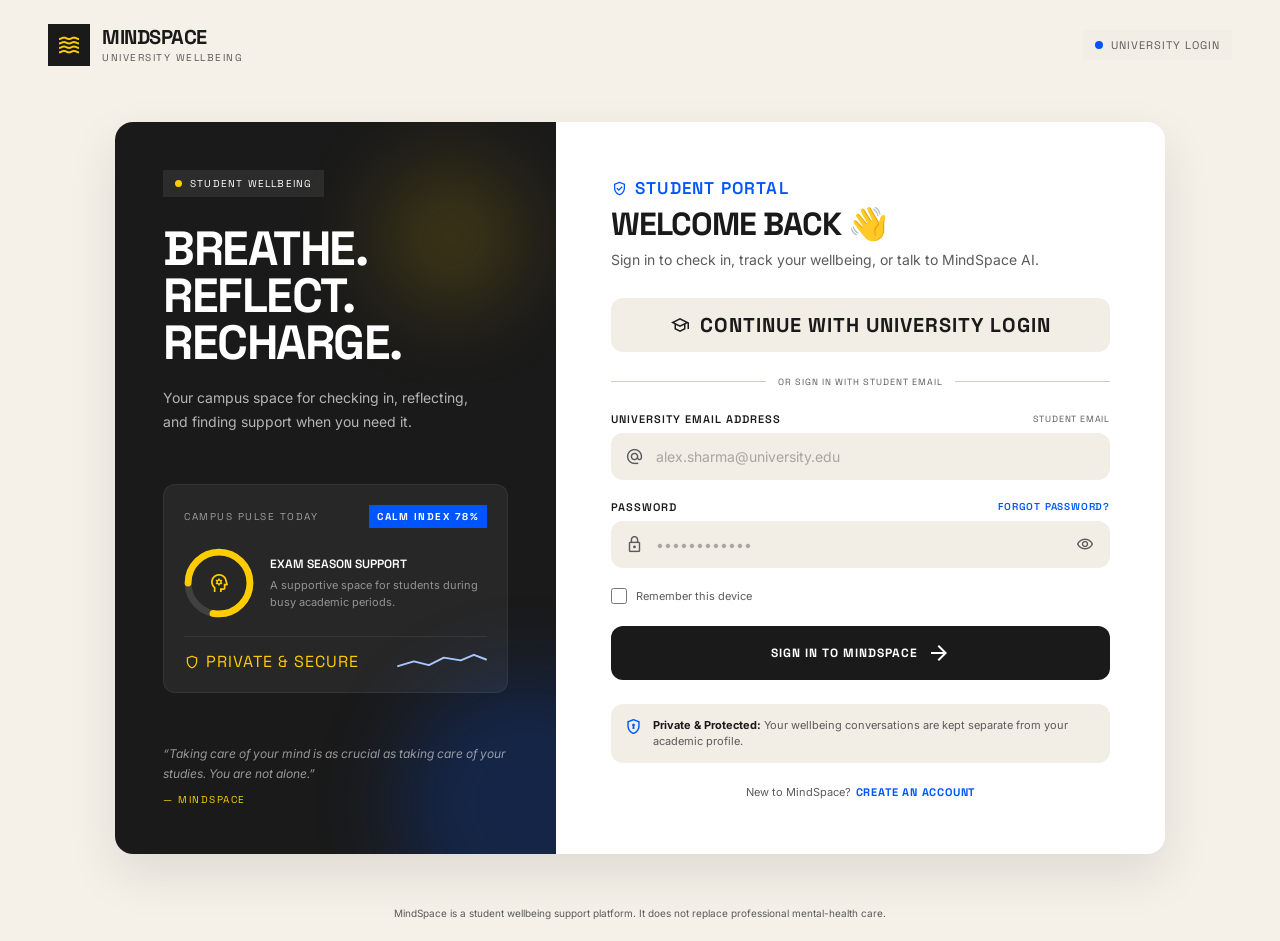
==== login.html @ b1ad5afb "Initial Cognovio backend and frontend" ====
<!DOCTYPE html>
<html lang="en">
<head>
    <meta charset="UTF-8">
    <meta name="viewport" content="width=device-width, initial-scale=1.0">

    <title>MindSpace — University Wellbeing</title>

    <!-- Google Fonts -->
    <link rel="preconnect" href="https://fonts.googleapis.com">
    <link rel="preconnect" href="https://fonts.gstatic.com" crossorigin>

    <link
        href="https://fonts.googleapis.com/css2?family=Inter:wght@300;400;500;600;700&family=Space+Grotesk:wght@500;600;700&display=swap"
        rel="stylesheet"
    >

    <!-- Material Symbols -->
    <link
        href="https://fonts.googleapis.com/css2?family=Material+Symbols+Outlined:opsz,wght,FILL,GRAD@24,400,0,0"
        rel="stylesheet"
    >

    <!-- Plain CSS -->
    <link rel="stylesheet" href="css/login.css">
</head>

<body>

<header class="site-header">

    <div class="brand">
        <div class="brand-icon">
            <span class="material-symbols-outlined">waves</span>
        </div>

        <div class="brand-text">
            <span class="brand-name">MindSpace</span>
            <span class="brand-subtitle">University Wellbeing</span>
        </div>
    </div>

    <div class="sso-status">
        <span class="status-dot"></span>
        <span>University Login</span>
    </div>

</header>


<main class="main-content">

    <div class="auth-container">

        <!-- LEFT PANEL -->
        <section class="wellbeing-panel">

            <div class="ambient-circle circle-one"></div>
            <div class="ambient-circle circle-two"></div>

            <div class="wellbeing-content">

                <div class="semester-badge">
                    <span class="badge-dot"></span>
                    <span>Student Wellbeing</span>
                </div>

                <h2>
                    Breathe.<br>
                    Reflect.<br>
                    Recharge.
                </h2>

                <p class="wellbeing-description">
                    Your campus space for checking in, reflecting,
                    and finding support when you need it.
                </p>

            </div>


            <!-- CAMPUS PULSE -->
            <div class="pulse-card">

                <div class="pulse-header">
                    <span>Campus Pulse Today</span>

                    <span class="calm-index">
                        Calm Index 78%
                    </span>
                </div>

                <div class="pulse-content">

                    <div class="pulse-ring">

                        <svg viewBox="0 0 36 36">

                            <path
                                class="ring-background"
                                d="M18 2.0845
                                   a 15.9155 15.9155 0 0 1 0 31.831
                                   a 15.9155 15.9155 0 0 1 0 -31.831"
                                fill="none"
                                stroke-width="3.5"
                            ></path>

                            <path
                                class="ring-progress"
                                d="M18 2.0845
                                   a 15.9155 15.9155 0 0 1 0 31.831
                                   a 15.9155 15.9155 0 0 1 0 -31.831"
                                fill="none"
                                stroke-dasharray="78, 100"
                                stroke-linecap="round"
                                stroke-width="3.5"
                            ></path>

                        </svg>

                        <span class="material-symbols-outlined">
                            psychology
                        </span>

                    </div>


                    <div class="pulse-text">

                        <p>Exam Season Support</p>

                        <span>
                            A supportive space for students
                            during busy academic periods.
                        </span>

                    </div>

                </div>


                <div class="pulse-footer">

                    <div class="security-label">

                        <span class="material-symbols-outlined">
                            shield
                        </span>

                        <span>Private &amp; Secure</span>

                    </div>

                    <svg
                        class="sparkline"
                        viewBox="0 0 96 20"
                        fill="none"
                    >
                        <path
                            d="M1 15 L18 10 L34 14 L50 6 L68 9 L82 3 L95 8"
                            stroke="currentColor"
                            stroke-linecap="round"
                            stroke-linejoin="round"
                            stroke-width="2"
                        ></path>
                    </svg>

                </div>

            </div>


            <!-- QUOTE -->
            <div class="charter-note">

                <p>
                    “Taking care of your mind is as crucial as
                    taking care of your studies. You are not alone.”
                </p>

                <span>
                    — MindSpace
                </span>

            </div>

        </section>


        <!-- RIGHT PANEL -->
        <section class="login-panel">

            <div class="login-header">

                <div class="portal-label">

                    <span class="material-symbols-outlined">
                        verified_user
                    </span>

                    <span>Student Portal</span>

                </div>

                <h1>Welcome Back 👋</h1>

                <p>
                    Sign in to check in, track your wellbeing,
                    or talk to MindSpace AI.
                </p>

            </div>


            <!-- SSO BUTTON -->
            <button
                class="sso-button"
                id="sso-btn"
                type="button"
            >

                <span class="material-symbols-outlined">
                    school
                </span>

                <span>Continue with University Login</span>

            </button>


            <!-- DIVIDER -->
            <div class="divider">

                <span></span>

                <p>or sign in with student email</p>

                <span></span>

            </div>


            <!-- ERROR -->
            <div
                class="auth-alert hidden"
                id="auth-alert"
            >

                <span class="material-symbols-outlined">
                    error
                </span>

                <span id="auth-alert-text">
                    Please enter your credentials.
                </span>

            </div>


            <!-- LOGIN FORM -->
            <form
                class="login-form"
                id="login-form"
                novalidate
            >

                <!-- EMAIL -->
                <div class="form-group">

                    <div class="field-header">

                        <label for="student-email">
                            University Email Address
                        </label>

                        <span>
                            Student email
                        </span>

                    </div>


                    <div class="input-wrapper">

                        <span class="material-symbols-outlined">
                            alternate_email
                        </span>

                        <input
                            id="student-email"
                            name="email"
                            type="email"
                            placeholder="alex.sharma@university.edu"
                            required
                        >

                    </div>

                    <span
                        class="field-error hidden"
                        id="email-error"
                    >
                        Please enter a valid university email address.
                    </span>

                </div>


                <!-- PASSWORD -->
                <div class="form-group">

                    <div class="field-header">

                        <label for="student-password">
                            Password
                        </label>

                        <a
                            href="#"
                            id="forgot-password-link"
                        >
                            Forgot password?
                        </a>

                    </div>


                    <div class="input-wrapper">

                        <span class="material-symbols-outlined">
                            lock
                        </span>

                        <input
                            id="student-password"
                            name="password"
                            type="password"
                            placeholder="••••••••••••"
                            required
                        >

                        <button
                            id="toggle-password-btn"
                            class="password-toggle"
                            type="button"
                            aria-label="Toggle password visibility"
                        >

                            <span
                                class="material-symbols-outlined"
                                id="toggle-password-icon"
                            >
                                visibility
                            </span>

                        </button>

                    </div>

                    <span
                        class="field-error hidden"
                        id="password-error"
                    >
                        Password must be at least 6 characters long.
                    </span>

                </div>


                <!-- REMEMBER -->
                <div class="form-options">

                    <label class="remember-option">

                        <input
                            id="remember-me"
                            type="checkbox"
                        >

                        <span>
                            Remember this device
                        </span>

                    </label>

                </div>


                <!-- SUBMIT -->
                <button
                    class="submit-button"
                    id="submit-btn"
                    type="submit"
                >

                    <span
                        class="material-symbols-outlined button-spinner hidden"
                        id="btn-spinner"
                    >
                        progress_activity
                    </span>

                    <span id="btn-label">
                        Sign In to MindSpace
                    </span>

                    <span class="material-symbols-outlined">
                        arrow_forward
                    </span>

                </button>

            </form>


            <!-- PRIVACY -->
            <div class="privacy-notice">

                <span class="material-symbols-outlined">
                    encrypted
                </span>

                <p>
                    <strong>Private &amp; Protected:</strong>
                    Your wellbeing conversations are kept separate
                    from your academic profile.
                </p>

            </div>


            <!-- SIGNUP -->
            <div class="signup-link">

                <span>New to MindSpace?</span>

                <a href="signup.html">
                    Create an account
                </a>

            </div>

        </section>

    </div>


    <!-- TOAST -->
    <div
        class="toast"
        id="toast-notification"
    >

        <span
            class="material-symbols-outlined"
            id="toast-icon"
        >
            check_circle
        </span>

        <div>

            <strong id="toast-title">
                Success
            </strong>

            <p id="toast-message">
                Session initiated successfully.
            </p>

        </div>

    </div>

</main>


<footer class="site-footer">

    <p>
        MindSpace is a student wellbeing support platform.
        It does not replace professional mental-health care.
    </p>

</footer>


<script src="js/login.js"></script>

</body>
</html>
---- css/login.css ----
/* =========================================
   MINDSPACE LOGIN
   Plain CSS
   ========================================= */


/* ---------- VARIABLES ---------- */

:root {
    --primary: #1a1a1a;
    --primary-light: #2b2b2b;

    --background: #f5f0e8;
    --surface: #ffffff;
    --surface-low: #f2ede5;
    --surface-high: #e8e3da;

    --accent: #ffcc00;
    --accent-soft: #fff1a8;

    --blue: #0055ff;
    --blue-soft: #d6e3ff;

    --text: #1a1a1a;
    --text-muted: #5b5b5b;

    --border: #d0cbc3;

    --error: #cc0000;
    --error-background: #ffdad6;

    --success: #16845b;

    --radius-sm: 8px;
    --radius-md: 12px;
    --radius-lg: 18px;

    --shadow:
        0 20px 50px rgba(26, 26, 26, 0.10);

    --transition: 0.2s ease;
}


/* ---------- RESET ---------- */

* {
    box-sizing: border-box;
    margin: 0;
    padding: 0;
}

html {
    scroll-behavior: smooth;
}

body {
    min-height: 100vh;

    background: var(--background);

    color: var(--text);

    font-family: "Inter", sans-serif;

    display: flex;
    flex-direction: column;

    overscroll-behavior: none;
}

button,
input {
    font-family: inherit;
}

button {
    cursor: pointer;
}

a {
    color: inherit;
    text-decoration: none;
}


/* ---------- HEADER ---------- */

.site-header {
    width: 100%;

    padding: 24px 48px;

    display: flex;
    align-items: center;
    justify-content: space-between;
}


/* ---------- BRAND ---------- */

.brand {
    display: flex;
    align-items: center;
    gap: 12px;
}

.brand-icon {
    width: 42px;
    height: 42px;

    background: var(--primary);

    display: flex;
    align-items: center;
    justify-content: center;
}

.brand-icon span {
    color: var(--accent);

    font-size: 24px;
}

.brand-text {
    display: flex;
    flex-direction: column;
}

.brand-name {
    font-family: "Space Grotesk", sans-serif;

    font-size: 20px;
    font-weight: 700;

    letter-spacing: -0.5px;
    text-transform: uppercase;

    line-height: 1;
}

.brand-subtitle {
    margin-top: 4px;

    font-family: "Space Grotesk", sans-serif;

    font-size: 10px;

    letter-spacing: 1.5px;
    text-transform: uppercase;

    color: var(--text-muted);
}


/* ---------- SSO STATUS ---------- */

.sso-status {
    padding: 8px 12px;

    background: var(--surface-low);

    display: flex;
    align-items: center;
    gap: 8px;

    font-family: "Space Grotesk", sans-serif;

    font-size: 11px;

    letter-spacing: 1px;
    text-transform: uppercase;

    color: var(--text-muted);
}

.status-dot {
    width: 8px;
    height: 8px;

    border-radius: 50%;

    background: var(--blue);
}


/* ---------- MAIN ---------- */

.main-content {
    width: 100%;

    flex: 1;

    display: flex;
    flex-direction: column;
    align-items: center;
    justify-content: center;

    padding: 32px 20px;
}


/* ---------- AUTH CONTAINER ---------- */

.auth-container {
    width: 100%;
    max-width: 1050px;

    display: flex;

    background: var(--surface);

    border-radius: var(--radius-lg);

    overflow: hidden;

    box-shadow: var(--shadow);
}


/* =========================================
   LEFT WELLBEING PANEL
   ========================================= */

.wellbeing-panel {
    width: 42%;

    min-height: 650px;

    padding: 48px;

    position: relative;

    overflow: hidden;

    background: var(--primary);

    color: white;

    display: flex;
    flex-direction: column;
    justify-content: space-between;
}

.wellbeing-content {
    position: relative;
    z-index: 2;
}


/* ---------- AMBIENT CIRCLES ---------- */

.ambient-circle {
    position: absolute;

    border-radius: 50%;

    pointer-events: none;

    filter: blur(40px);
}

.circle-one {
    width: 260px;
    height: 260px;

    right: -100px;
    bottom: -80px;

    background: rgba(0, 85, 255, 0.20);
}

.circle-two {
    width: 150px;
    height: 150px;

    top: 40px;
    right: 30px;

    background: rgba(255, 204, 0, 0.15);
}


/* ---------- BADGE ---------- */

.semester-badge {
    width: fit-content;

    padding: 7px 12px;

    margin-bottom: 28px;

    background: rgba(255, 255, 255, 0.08);

    display: flex;
    align-items: center;
    gap: 8px;

    font-family: "Space Grotesk", sans-serif;

    font-size: 10px;

    letter-spacing: 1.2px;
    text-transform: uppercase;
}

.badge-dot {
    width: 7px;
    height: 7px;

    border-radius: 50%;

    background: var(--accent);
}


/* ---------- LEFT HEADING ---------- */

.wellbeing-panel h2 {
    font-family: "Space Grotesk", sans-serif;

    font-size: clamp(34px, 4vw, 48px);

    line-height: 0.98;

    letter-spacing: -1.5px;

    text-transform: uppercase;

    margin-bottom: 20px;
}

.wellbeing-description {
    max-width: 330px;

    color: rgba(255, 255, 255, 0.68);

    font-size: 14px;

    line-height: 1.7;
}


/* ---------- PULSE CARD ---------- */

.pulse-card {
    position: relative;
    z-index: 2;

    padding: 20px;

    margin: 40px 0;

    background: rgba(255, 255, 255, 0.06);

    border: 1px solid rgba(255, 255, 255, 0.06);

    border-radius: var(--radius-md);
}

.pulse-header {
    display: flex;

    align-items: center;
    justify-content: space-between;

    margin-bottom: 20px;

    font-family: "Space Grotesk", sans-serif;

    font-size: 10px;

    letter-spacing: 1.5px;
    text-transform: uppercase;

    color: rgba(255, 255, 255, 0.55);
}

.calm-index {
    padding: 5px 8px;

    background: var(--blue);

    color: white;

    font-weight: 700;
}


/* ---------- PULSE CONTENT ---------- */

.pulse-content {
    display: flex;

    align-items: center;

    gap: 16px;
}


/* ---------- PULSE RING ---------- */

.pulse-ring {
    width: 70px;
    height: 70px;

    flex-shrink: 0;

    position: relative;

    display: flex;
    align-items: center;
    justify-content: center;
}

.pulse-ring svg {
    width: 100%;
    height: 100%;

    transform: rotate(-90deg);
}

.ring-background {
    stroke: rgba(255, 255, 255, 0.12);
}

.ring-progress {
    stroke: var(--accent);
}

.pulse-ring > span {
    position: absolute;

    color: var(--accent);

    font-size: 22px;
}


/* ---------- PULSE TEXT ---------- */

.pulse-text p {
    margin-bottom: 5px;

    font-family: "Space Grotesk", sans-serif;

    font-size: 12px;

    font-weight: 600;

    text-transform: uppercase;
}

.pulse-text span {
    display: block;

    color: rgba(255, 255, 255, 0.50);

    font-size: 11px;

    line-height: 1.5;
}


/* ---------- PULSE FOOTER ---------- */

.pulse-footer {
    margin-top: 18px;
    padding-top: 14px;

    border-top: 1px solid rgba(255, 255, 255, 0.08);

    display: flex;
    align-items: center;
    justify-content: space-between;
}

.security-label {
    display: flex;
    align-items: center;
    gap: 6px;

    color: rgba(255, 255, 255, 0.50);

    font-family: "Space Grotesk", sans-serif;

    font-size: 9px;

    letter-spacing: 1px;
    text-transform: uppercase;
}

.security-label span {
    color: var(--accent);

    font-size: 16px;
}

.sparkline {
    width: 90px;

    color: #a8c6ff;
}


/* ---------- QUOTE ---------- */

.charter-note {
    position: relative;
    z-index: 2;
}

.charter-note p {
    max-width: 350px;

    color: rgba(255, 255, 255, 0.55);

    font-size: 12px;

    line-height: 1.7;

    font-style: italic;
}

.charter-note span {
    display: block;

    margin-top: 8px;

    color: var(--accent);

    font-family: "Space Grotesk", sans-serif;

    font-size: 10px;

    letter-spacing: 1.5px;
    text-transform: uppercase;
}


/* =========================================
   RIGHT LOGIN PANEL
   ========================================= */

.login-panel {
    width: 58%;

    padding: 55px;

    display: flex;
    flex-direction: column;
    justify-content: center;
}


/* ---------- LOGIN HEADER ---------- */

.login-header {
    margin-bottom: 26px;
}

.portal-label {
    margin-bottom: 8px;

    display: flex;
    align-items: center;
    gap: 7px;

    color: var(--blue);

    font-family: "Space Grotesk", sans-serif;

    font-size: 11px;

    font-weight: 600;

    letter-spacing: 1.2px;
    text-transform: uppercase;
}

.portal-label span {
    font-size: 17px;
}

.login-header h1 {
    font-family: "Space Grotesk", sans-serif;

    font-size: 32px;

    line-height: 1.1;

    letter-spacing: -1px;

    text-transform: uppercase;
}

.login-header p {
    margin-top: 7px;

    color: var(--text-muted);

    font-size: 14px;

    line-height: 1.6;
}


/* ---------- SSO BUTTON ---------- */

.sso-button {
    width: 100%;

    padding: 14px 18px;

    border: none;

    border-radius: var(--radius-md);

    background: var(--surface-low);

    color: var(--primary);

    display: flex;
    align-items: center;
    justify-content: center;
    gap: 10px;

    font-family: "Space Grotesk", sans-serif;

    font-size: 12px;

    font-weight: 700;

    letter-spacing: 1px;
    text-transform: uppercase;

    transition: var(--transition);
}

.sso-button:hover {
    background: var(--surface-high);

    transform: translateY(-1px);
}

.sso-button span {
    font-size: 20px;
}


/* ---------- DIVIDER ---------- */

.divider {
    margin: 24px 0;

    display: flex;
    align-items: center;

    gap: 12px;
}

.divider span {
    height: 1px;

    flex: 1;

    background: var(--border);
}

.divider p {
    white-space: nowrap;

    color: var(--text-muted);

    font-family: "Space Grotesk", sans-serif;

    font-size: 9px;

    letter-spacing: 1px;

    text-transform: uppercase;
}


/* ---------- ALERT ---------- */

.auth-alert {
    padding: 13px 15px;

    margin-bottom: 20px;

    border-radius: var(--radius-sm);

    background: var(--error-background);

    color: var(--error);

    display: flex;
    align-items: flex-start;

    gap: 10px;

    font-size: 12px;

    line-height: 1.4;
}

.auth-alert > span:first-child {
    font-size: 18px;

    flex-shrink: 0;
}


/* ---------- FORM ---------- */

.login-form {
    display: flex;
    flex-direction: column;

    gap: 20px;
}

.form-group {
    display: flex;
    flex-direction: column;

    gap: 7px;
}

.field-header {
    display: flex;

    align-items: center;
    justify-content: space-between;
}

.field-header label {
    color: var(--primary);

    font-family: "Space Grotesk", sans-serif;

    font-size: 11px;

    font-weight: 600;

    letter-spacing: 1px;
    text-transform: uppercase;
}

.field-header span,
.field-header a {
    color: var(--text-muted);

    font-family: "Space Grotesk", sans-serif;

    font-size: 9px;

    letter-spacing: 0.8px;

    text-transform: uppercase;
}

.field-header a {
    color: var(--blue);

    font-size: 10px;

    font-weight: 600;
}

.field-header a:hover {
    text-decoration: underline;
}


/* ---------- INPUT ---------- */

.input-wrapper {
    position: relative;

    display: flex;
    align-items: center;
}

.input-wrapper > span {
    position: absolute;

    left: 14px;

    color: var(--text-muted);

    font-size: 19px;

    pointer-events: none;
}

.input-wrapper input {
    width: 100%;

    padding: 14px 44px;

    border: 1px solid transparent;

    border-radius: var(--radius-md);

    background: var(--surface-low);

    color: var(--primary);

    outline: none;

    font-size: 14px;

    transition: var(--transition);
}

.input-wrapper input::placeholder {
    color: #aaa59e;
}

.input-wrapper input:focus {
    border-color: var(--border);

    background: var(--surface);
    
    box-shadow: 0 0 0 3px rgba(0, 85, 255, 0.08);
}


/* ---------- PASSWORD TOGGLE ---------- */

.password-toggle {
    position: absolute;

    right: 8px;

    width: 34px;
    height: 34px;

    border: none;

    background: transparent;

    color: var(--text-muted);

    display: flex;
    align-items: center;
    justify-content: center;
}

.password-toggle:hover {
    color: var(--primary);
}

.password-toggle span {
    position: static;

    font-size: 18px;
}


/* ---------- ERRORS ---------- */

.field-error {
    color: var(--error);

    font-size: 11px;
}


/* ---------- FORM OPTIONS ---------- */

.form-options {
    display: flex;

    align-items: center;
    justify-content: space-between;
}

.remember-option {
    display: flex;
    align-items: center;

    gap: 9px;

    cursor: pointer;

    color: var(--text-muted);

    font-size: 11px;
}

.remember-option input {
    width: 16px;
    height: 16px;

    accent-color: var(--primary);

    cursor: pointer;
}


/* ---------- SUBMIT ---------- */

.submit-button {
    width: 100%;

    padding: 15px 20px;

    margin-top: 2px;

    border: none;

    border-radius: var(--radius-md);

    background: var(--primary);

    color: white;

    display: flex;
    align-items: center;
    justify-content: center;

    gap: 9px;

    font-family: "Space Grotesk", sans-serif;

    font-size: 12px;

    font-weight: 700;

    letter-spacing: 1px;

    text-transform: uppercase;

    transition: var(--transition);
}

.submit-button:hover {
    background: var(--primary-light);

    transform: translateY(-1px);
}

.submit-button:active {
    transform: scale(0.99);
}

.submit-button:disabled {
    cursor: not-allowed;

    opacity: 0.65;
}

.button-spinner {
    animation: spin 1s linear infinite;
}

@keyframes spin {
    to {
        transform: rotate(360deg);
    }
}


/* ---------- PRIVACY ---------- */

.privacy-notice {
    margin-top: 24px;

    padding: 13px;

    border-radius: var(--radius-md);

    background: var(--surface-low);

    display: flex;

    align-items: flex-start;

    gap: 10px;
}

.privacy-notice > span {
    color: var(--blue);

    font-size: 19px;

    flex-shrink: 0;
}

.privacy-notice p {
    color: var(--text-muted);

    font-size: 11px;

    line-height: 1.5;
}

.privacy-notice strong {
    color: var(--primary);
}


/* ---------- SIGNUP ---------- */

.signup-link {
    margin-top: 22px;

    display: flex;
    justify-content: center;

    gap: 5px;

    color: var(--text-muted);

    font-size: 11px;
}

.signup-link a {
    color: var(--blue);

    font-family: "Space Grotesk", sans-serif;

    font-weight: 700;

    text-transform: uppercase;

    letter-spacing: 0.8px;
}

.signup-link a:hover {
    text-decoration: underline;
}


/* =========================================
   TOAST
   ========================================= */

.toast {
    position: fixed;

    right: 24px;
    bottom: 24px;

    max-width: 360px;

    padding: 15px 18px;

    border-radius: var(--radius-md);

    background: var(--primary);

    color: white;

    box-shadow: var(--shadow);

    display: flex;
    align-items: flex-start;

    gap: 12px;

    opacity: 0;

    transform: translateY(30px);

    pointer-events: none;

    transition: 0.3s ease;

    z-index: 100;
}

.toast.show {
    opacity: 1;

    transform: translateY(0);

    pointer-events: auto;
}

.toast > span {
    color: var(--accent);

    font-size: 22px;
}

.toast strong {
    display: block;

    margin-bottom: 3px;

    color: var(--accent);

    font-family: "Space Grotesk", sans-serif;

    font-size: 10px;

    letter-spacing: 1.2px;

    text-transform: uppercase;
}

.toast p {
    color: rgba(255, 255, 255, 0.75);

    font-size: 11px;

    line-height: 1.5;
}


/* ---------- UTILITY ---------- */

.hidden {
    display: none !important;
}


/* =========================================
   FOOTER
   ========================================= */

.site-footer {
    padding: 20px;

    text-align: center;

    color: var(--text-muted);

    font-size: 10px;

    line-height: 1.5;
}

.site-footer p {
    max-width: 600px;

    margin: auto;
}


/* =========================================
   TABLET
   ========================================= */

@media (max-width: 900px) {

    .site-header {
        padding: 20px 28px;
    }

    .wellbeing-panel {
        padding: 35px;
    }

    .login-panel {
        padding: 35px;
    }

}


/* =========================================
   MOBILE
   ========================================= */

@media (max-width: 700px) {

    .site-header {
        padding: 18px 20px;
    }

    .brand-icon {
        width: 38px;
        height: 38px;
    }

    .brand-name {
        font-size: 18px;
    }

    .brand-subtitle {
        font-size: 8px;
    }

    .sso-status {
        display: none;
    }

    .main-content {
        padding: 15px;
    }

    .auth-container {
        flex-direction: column;
    }

    .wellbeing-panel {
        width: 100%;

        min-height: auto;

        padding: 32px 25px;
    }

    .wellbeing-panel h2 {
        font-size: 36px;
    }

    .pulse-card {
        margin: 30px 0;
    }

    .charter-note {
        display: none;
    }

    .login-panel {
        width: 100%;

        padding: 30px 25px;
    }

    .login-header h1 {
        font-size: 28px;
    }

    .divider p {
        font-size: 8px;
    }

    .toast {
        left: 15px;
        right: 15px;
        bottom: 15px;

        max-width: none;
    }

}


/* =========================================
   SMALL MOBILE
   ========================================= */

@media (max-width: 420px) {

    .main-content {
        padding: 0;
    }

    .auth-container {
        border-radius: 0;

        box-shadow: none;
    }

    .wellbeing-panel,
    .login-panel {
        padding: 28px 20px;
    }

    .wellbeing-panel h2 {
        font-size: 32px;
    }

    .pulse-header {
        flex-direction: column;

        align-items: flex-start;

        gap: 8px;
    }

    .field-header span {
        display: none;
    }

}
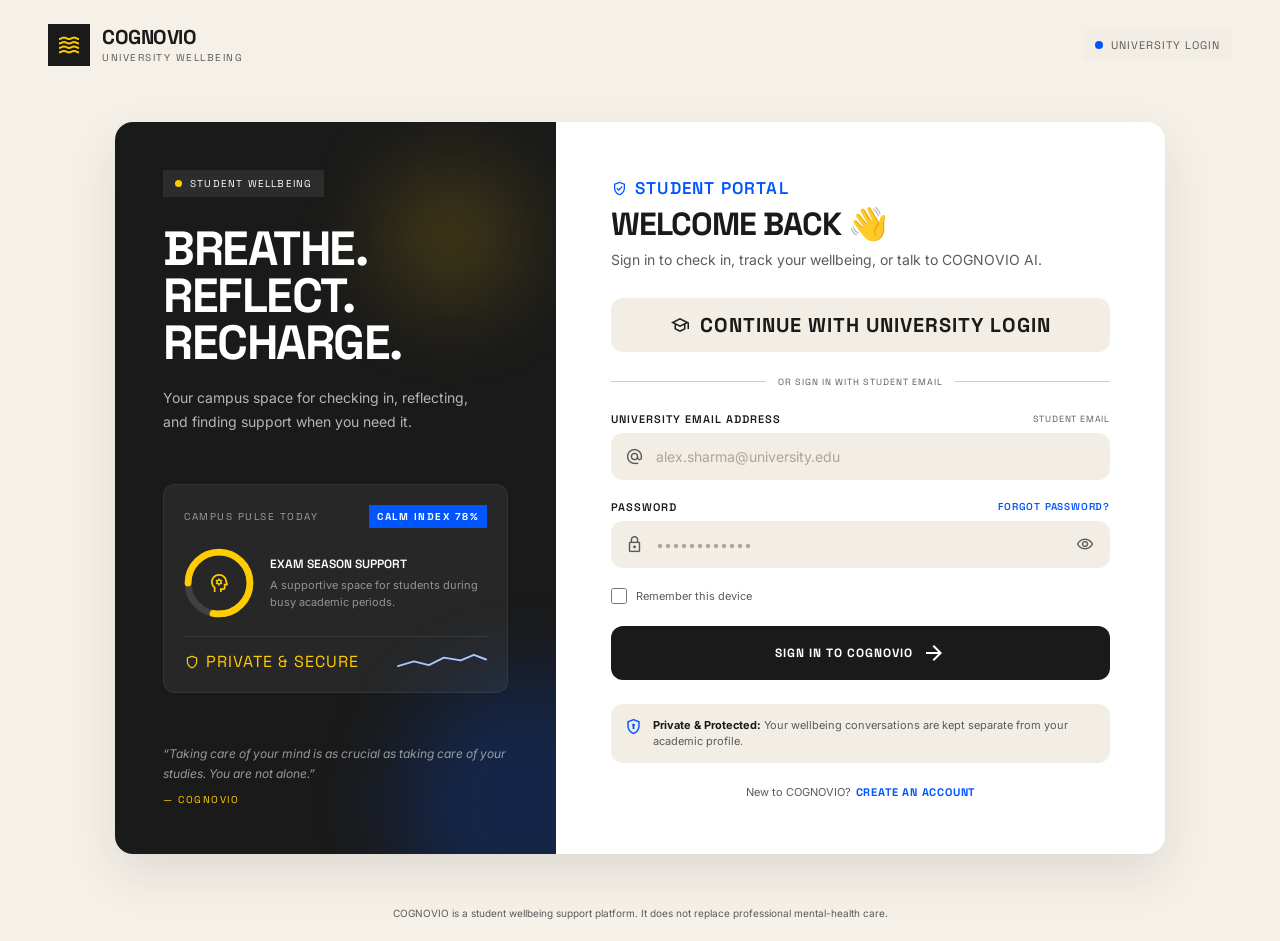
==== commit 2ae63813: "Frontend changes" ====
--- a/login.html
+++ b/login.html
@@ -4,7 +4,7 @@
     <meta charset="UTF-8">
     <meta name="viewport" content="width=device-width, initial-scale=1.0">
 
-    <title>MindSpace — University Wellbeing</title>
+    <title>COGNOVIO — University Wellbeing</title>
 
     <!-- Google Fonts -->
     <link rel="preconnect" href="https://fonts.googleapis.com">
@@ -35,7 +35,7 @@
         </div>
 
         <div class="brand-text">
-            <span class="brand-name">MindSpace</span>
+            <span class="brand-name">COGNOVIO</span>
             <span class="brand-subtitle">University Wellbeing</span>
         </div>
     </div>
@@ -179,7 +179,7 @@
                 </p>
 
                 <span>
-                    — MindSpace
+                    — COGNOVIO
                 </span>
 
             </div>
@@ -206,7 +206,7 @@
 
                 <p>
                     Sign in to check in, track your wellbeing,
-                    or talk to MindSpace AI.
+                    or talk to COGNOVIO AI.
                 </p>
 
             </div>
@@ -401,7 +401,7 @@
                     </span>
 
                     <span id="btn-label">
-                        Sign In to MindSpace
+                        Sign In to COGNOVIO
                     </span>
 
                     <span class="material-symbols-outlined">
@@ -432,7 +432,7 @@
             <!-- SIGNUP -->
             <div class="signup-link">
 
-                <span>New to MindSpace?</span>
+                <span>New to COGNOVIO?</span>
 
                 <a href="signup.html">
                     Create an account
@@ -478,7 +478,7 @@
 <footer class="site-footer">
 
     <p>
-        MindSpace is a student wellbeing support platform.
+        COGNOVIO is a student wellbeing support platform.
         It does not replace professional mental-health care.
     </p>
 
